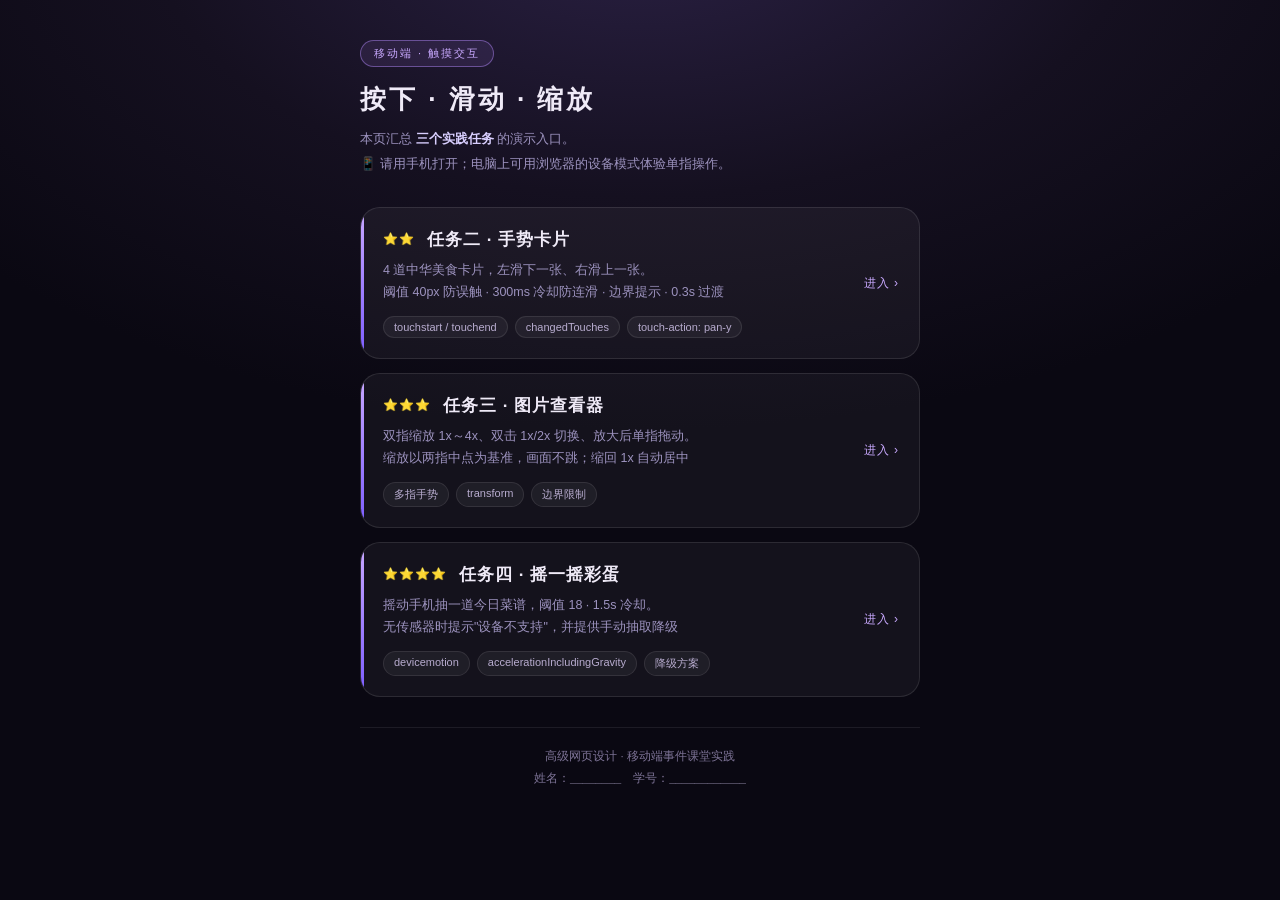
==== mobile-lesson/index.html @ 26916a79 "mobile-lesson: 提交移动端触摸交互三任务（手势卡片/图片查看器/摇一摇）+ 总入口页" ====
<!DOCTYPE html>
<html lang="zh-CN">
<head>
<meta charset="UTF-8">
<meta name="viewport" content="width=device-width, initial-scale=1.0">
<title>移动端触摸交互 · 实践作业</title>
<!--
  文件名：index.html（作业总入口）
  姓名：________    学号：____________
  说明：一个链接汇总三个任务演示，点卡片进入对应页面。
-->
<style>
  * { -webkit-tap-highlight-color: transparent; box-sizing: border-box; }
  body {
    margin: 0; padding: 40px 20px 56px; min-height: 100vh;
    background: radial-gradient(900px 520px at 50% -10%, #2b2145 0%, #151020 55%, #0a0812 100%);
    color: #efeaf7; font-family: "Microsoft YaHei", "PingFang SC", sans-serif;
  }
  .wy_head { max-width: 560px; margin: 0 auto 30px; }
  .wy_badge {
    display: inline-block; margin-bottom: 14px; padding: 5px 13px;
    font-size: 11px; letter-spacing: 2px; color: #c9a9ff;
    border: 1px solid rgba(183,139,255,.45); border-radius: 999px;
    background: rgba(183,139,255,.1);
  }
  h1 { margin: 0 0 10px; font-size: 26px; letter-spacing: 3px; line-height: 1.4; }
  .wy_sub { margin: 0; font-size: 13px; line-height: 1.9; color: #9c92be; }
  .wy_sub b { color: #d9cfff; font-weight: 600; }

  .wy_list { max-width: 560px; margin: 0 auto; display: flex; flex-direction: column; gap: 14px; }
  .wy_item {
    display: block; text-decoration: none; color: inherit;
    padding: 20px 22px; border-radius: 20px; position: relative; overflow: hidden;
    background: rgba(255,255,255,.045);
    border: 1px solid rgba(255,255,255,.1);
    transition: transform .18s ease, border-color .18s ease, background .18s ease;
  }
  .wy_item:active { transform: scale(.985); background: rgba(183,139,255,.1); }
  .wy_item::before {
    content: ""; position: absolute; left: 0; top: 0; bottom: 0; width: 3px;
    background: linear-gradient(180deg, #c9a9ff, #7c5cff);
  }
  .wy_row { display: flex; align-items: center; gap: 12px; margin-bottom: 8px; }
  .wy_star { font-size: 12px; letter-spacing: 1px; color: #ffd479; }
  .wy_item h2 { margin: 0; font-size: 17px; letter-spacing: 1px; }
  .wy_item p { margin: 0; font-size: 12.5px; line-height: 1.8; color: #9c92be; }
  .wy_tags { margin-top: 12px; display: flex; flex-wrap: wrap; gap: 7px; }
  .wy_tag {
    font-size: 11px; padding: 4px 10px; border-radius: 999px; color: #b8accf;
    background: rgba(255,255,255,.05); border: 1px solid rgba(255,255,255,.09);
  }
  .wy_go {
    position: absolute; right: 20px; top: 50%; transform: translateY(-50%);
    font-size: 12px; color: #c9a9ff; letter-spacing: 1px;
  }
  .wy_foot {
    max-width: 560px; margin: 30px auto 0; padding-top: 18px;
    border-top: 1px solid rgba(255,255,255,.08);
    font-size: 11.5px; line-height: 1.9; color: #7d7396; text-align: center;
  }
  .wy_foot b { color: #a99fc0; }
</style>
</head>
<body>

<div class="wy_head">
  <span class="wy_badge">移动端 · 触摸交互</span>
  <h1>按下 · 滑动 · 缩放</h1>
  <p class="wy_sub">本页汇总 <b>三个实践任务</b> 的演示入口。<br>📱 请用手机打开；电脑上可用浏览器的设备模式体验单指操作。</p>
</div>

<div class="wy_list">

  <a class="wy_item" href="mobile-gesture.html">
    <div class="wy_row">
      <span class="wy_star">⭐⭐</span>
      <h2>任务二 · 手势卡片</h2>
    </div>
    <p>4 道中华美食卡片，左滑下一张、右滑上一张。<br>阈值 40px 防误触 · 300ms 冷却防连滑 · 边界提示 · 0.3s 过渡</p>
    <div class="wy_tags">
      <span class="wy_tag">touchstart / touchend</span>
      <span class="wy_tag">changedTouches</span>
      <span class="wy_tag">touch-action: pan-y</span>
    </div>
    <span class="wy_go">进入 ›</span>
  </a>

  <a class="wy_item" href="mobile-zoom.html">
    <div class="wy_row">
      <span class="wy_star">⭐⭐⭐</span>
      <h2>任务三 · 图片查看器</h2>
    </div>
    <p>双指缩放 1x～4x、双击 1x/2x 切换、放大后单指拖动。<br>缩放以两指中点为基准，画面不跳；缩回 1x 自动居中</p>
    <div class="wy_tags">
      <span class="wy_tag">多指手势</span>
      <span class="wy_tag">transform</span>
      <span class="wy_tag">边界限制</span>
    </div>
    <span class="wy_go">进入 ›</span>
  </a>

  <a class="wy_item" href="mobile-sensor.html">
    <div class="wy_row">
      <span class="wy_star">⭐⭐⭐⭐</span>
      <h2>任务四 · 摇一摇彩蛋</h2>
    </div>
    <p>摇动手机抽一道今日菜谱，阈值 18 · 1.5s 冷却。<br>无传感器时提示"设备不支持"，并提供手动抽取降级</p>
    <div class="wy_tags">
      <span class="wy_tag">devicemotion</span>
      <span class="wy_tag">accelerationIncludingGravity</span>
      <span class="wy_tag">降级方案</span>
    </div>
    <span class="wy_go">进入 ›</span>
  </a>

</div>

<div class="wy_foot">
  高级网页设计 · 移动端事件课堂实践<br>
  姓名：<b>________</b>　学号：<b>____________</b>
</div>

</body>
</html>
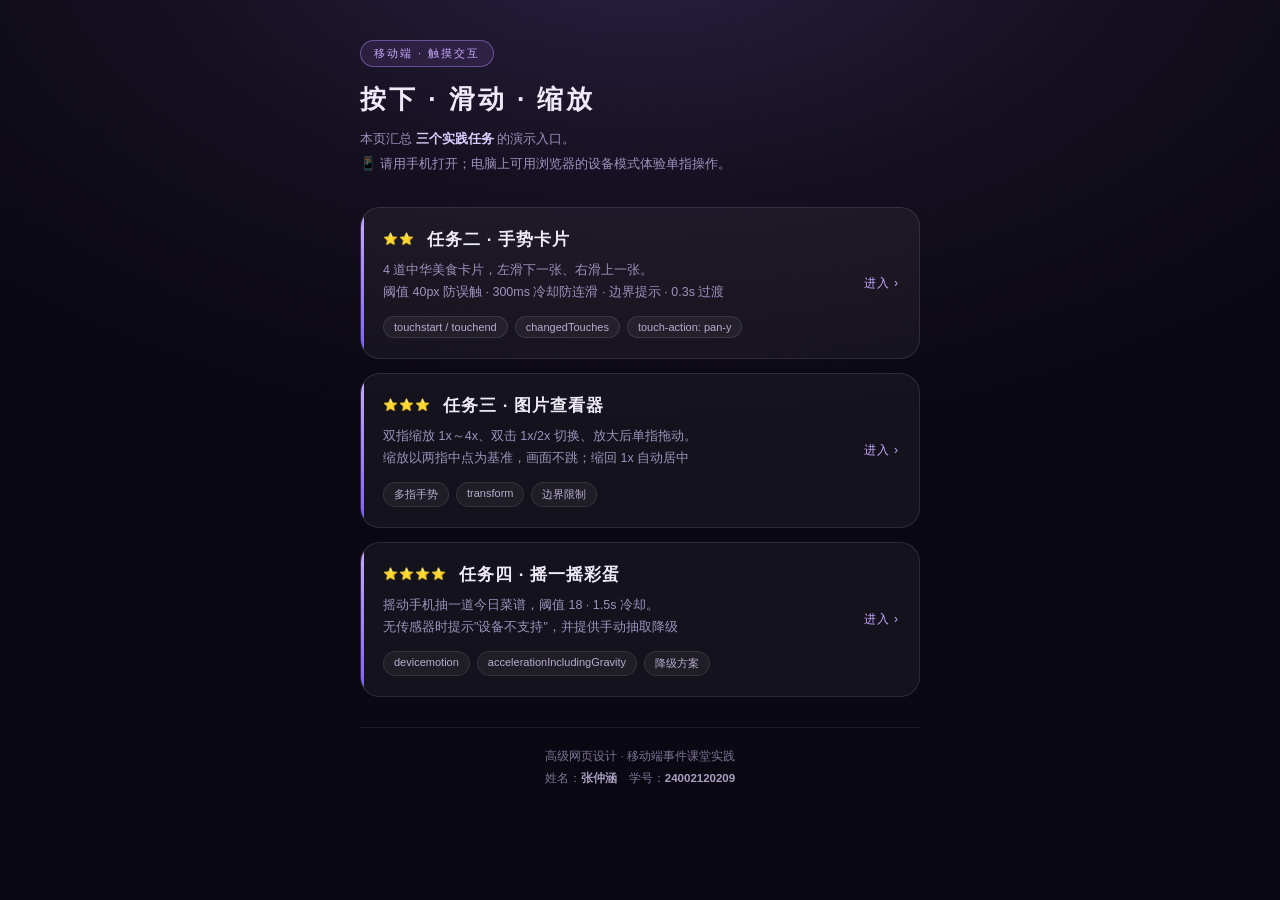
==== commit c3224a04: "mobile-lesson: 补全姓名张仲涵与学号24002120209" ====
--- a/mobile-lesson/index.html
+++ b/mobile-lesson/index.html
@@ -6,7 +6,7 @@
 <title>移动端触摸交互 · 实践作业</title>
 <!--
   文件名：index.html（作业总入口）
-  姓名：________    学号：____________
+  姓名：张仲涵    学号：24002120209
   说明：一个链接汇总三个任务演示，点卡片进入对应页面。
 -->
 <style>
@@ -117,7 +117,7 @@
 
 <div class="wy_foot">
   高级网页设计 · 移动端事件课堂实践<br>
-  姓名：<b>________</b>　学号：<b>____________</b>
+  姓名：<b>张仲涵</b>　学号：<b>24002120209</b>
 </div>
 
 </body>
